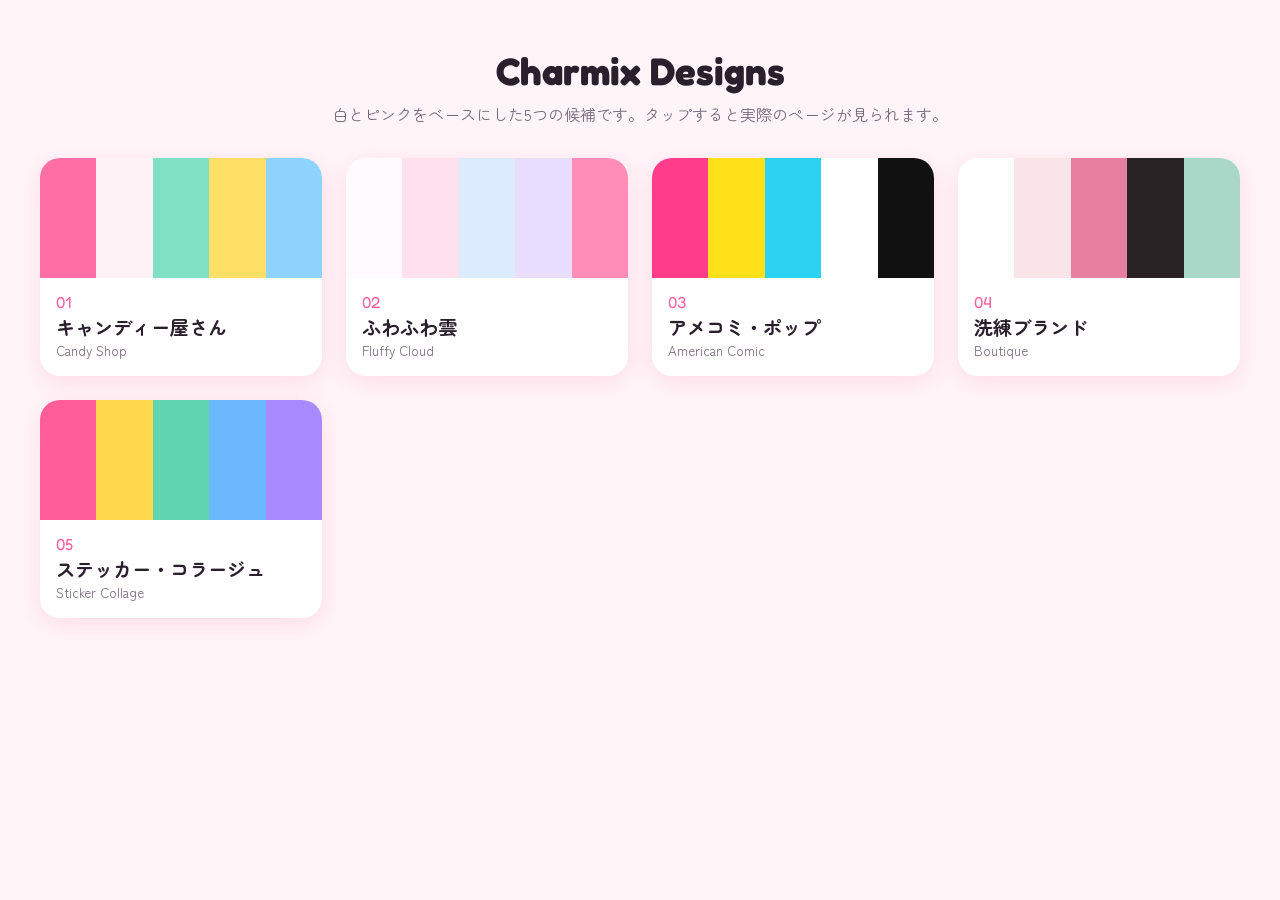
==== designs/index.html @ f1460f89 "Add Charmix site with five design candidates Static site (no build step) for the Charmix brand: top " ====
<!doctype html>
<html lang="ja"><head><meta charset="utf-8"><meta name="viewport" content="width=device-width, initial-scale=1">
<title>Charmix デザイン候補</title><meta name="robots" content="noindex">
<link href="https://fonts.googleapis.com/css2?family=Zen+Maru+Gothic:wght@500;700&family=Fredoka:wght@600&display=swap" rel="stylesheet">
<style>
body{margin:0;background:#FFF5F8;color:#2B1F2E;font-family:"Zen Maru Gothic",sans-serif}
h1{font-family:Fredoka,sans-serif;text-align:center;margin:48px 16px 8px;font-size:2.4rem}
p.sub{text-align:center;margin:0 16px 32px;color:#7A6A7E}
.list{display:grid;grid-template-columns:repeat(auto-fill,minmax(260px,1fr));gap:24px;max-width:1200px;margin:0 auto;padding:0 16px 64px}
.pick{display:block;background:#fff;border-radius:20px;overflow:hidden;text-decoration:none;color:inherit;box-shadow:0 6px 24px rgba(255,105,160,.18);transition:transform .2s}
.pick:hover{transform:translateY(-4px)}
.sw{display:flex;height:120px}.sw i{flex:1}
.pick .no{display:inline-block;margin:14px 0 0 16px;font-family:Fredoka;color:#FF5C9A}
.pick b{display:block;margin:0 16px;font-size:1.2rem}
.pick small{display:block;margin:0 16px 16px;color:#7A6A7E}
</style></head><body>
<h1>Charmix Designs</h1><p class="sub">白とピンクをベースにした5つの候補です。タップすると実際のページが見られます。</p>
<div class="list">
    <a class="pick pick-candy" href="candy/"><span class="sw"><i style="background:#FF6FA5"></i><i style="background:#FFF2F7"></i><i style="background:#7FE0C4"></i><i style="background:#FFE066"></i><i style="background:#8FD3FF"></i></span><span class="no">01</span><b>キャンディー屋さん</b><small>Candy Shop</small></a>
    <a class="pick pick-cloud" href="cloud/"><span class="sw"><i style="background:#FFFAFD"></i><i style="background:#FFE1EE"></i><i style="background:#DDEBFF"></i><i style="background:#E9DEFF"></i><i style="background:#FF8DB8"></i></span><span class="no">02</span><b>ふわふわ雲</b><small>Fluffy Cloud</small></a>
    <a class="pick pick-comic" href="comic/"><span class="sw"><i style="background:#FF3D8B"></i><i style="background:#FFE11A"></i><i style="background:#2BD3F0"></i><i style="background:#FFFFFF"></i><i style="background:#111111"></i></span><span class="no">03</span><b>アメコミ・ポップ</b><small>American Comic</small></a>
    <a class="pick pick-boutique" href="boutique/"><span class="sw"><i style="background:#FFFFFF"></i><i style="background:#F9E4E8"></i><i style="background:#E77FA0"></i><i style="background:#2A2326"></i><i style="background:#A9D8C8"></i></span><span class="no">04</span><b>洗練ブランド</b><small>Boutique</small></a>
    <a class="pick pick-sticker" href="sticker/"><span class="sw"><i style="background:#FF5C9A"></i><i style="background:#FFD84D"></i><i style="background:#5FD6B0"></i><i style="background:#6CB8FF"></i><i style="background:#A98BFF"></i></span><span class="no">05</span><b>ステッカー・コラージュ</b><small>Sticker Collage</small></a>
</div></body></html>
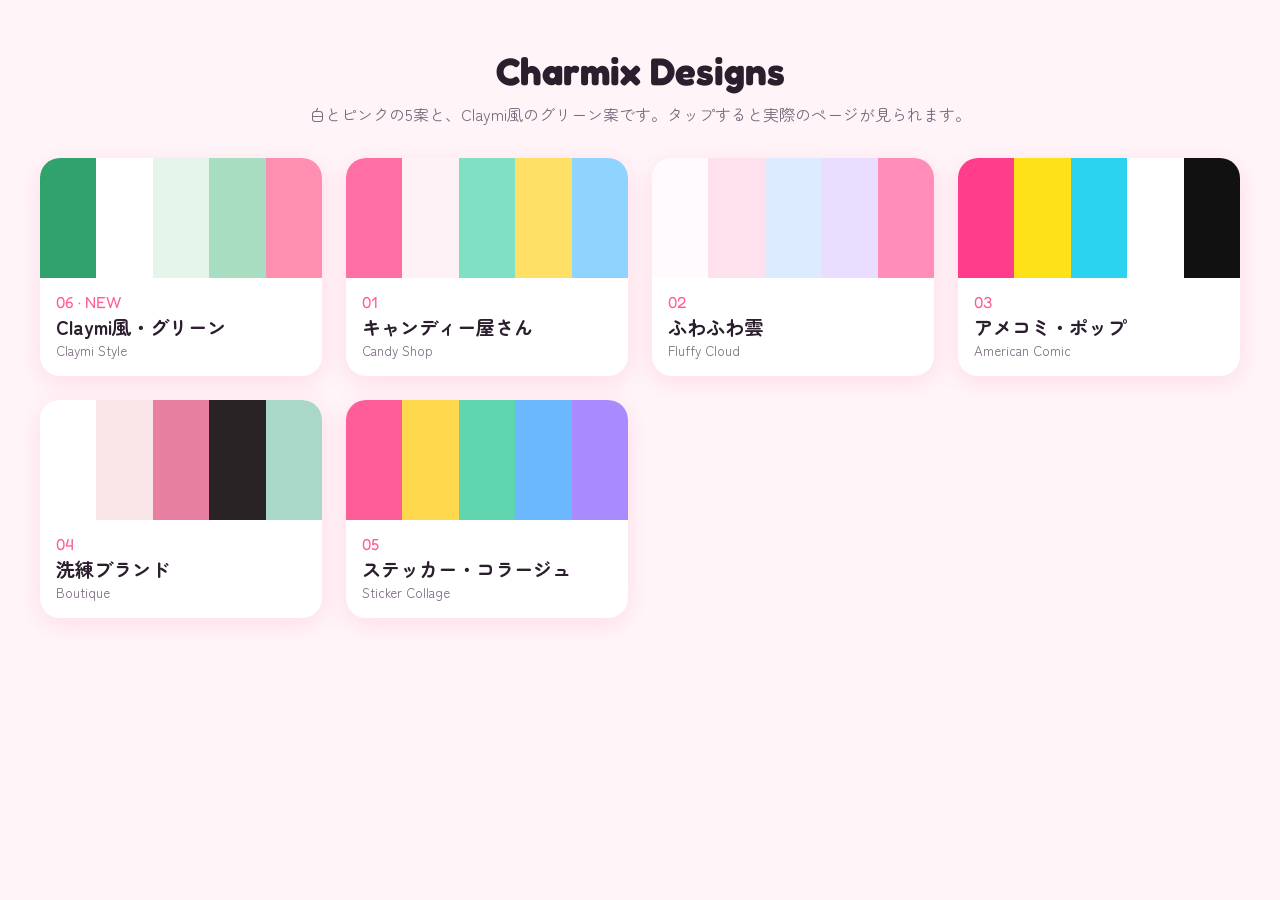
==== commit c2effd85: "Add Claymi-style green design (design 06) Same section order as the reference: small menu over a cen" ====
--- a/designs/index.html
+++ b/designs/index.html
@@ -14,8 +14,9 @@
 .pick b{display:block;margin:0 16px;font-size:1.2rem}
 .pick small{display:block;margin:0 16px 16px;color:#7A6A7E}
 </style></head><body>
-<h1>Charmix Designs</h1><p class="sub">白とピンクをベースにした5つの候補です。タップすると実際のページが見られます。</p>
+<h1>Charmix Designs</h1><p class="sub">白とピンクの5案と、Claymi風のグリーン案です。タップすると実際のページが見られます。</p>
 <div class="list">
+    <a class="pick" href="claymi/"><span class="sw"><i style="background:#2FA36B"></i><i style="background:#FFFFFF"></i><i style="background:#E5F5EC"></i><i style="background:#A9DDC2"></i><i style="background:#FF8FB1"></i></span><span class="no">06 · NEW</span><b>Claymi風・グリーン</b><small>Claymi Style</small></a>
     <a class="pick pick-candy" href="candy/"><span class="sw"><i style="background:#FF6FA5"></i><i style="background:#FFF2F7"></i><i style="background:#7FE0C4"></i><i style="background:#FFE066"></i><i style="background:#8FD3FF"></i></span><span class="no">01</span><b>キャンディー屋さん</b><small>Candy Shop</small></a>
     <a class="pick pick-cloud" href="cloud/"><span class="sw"><i style="background:#FFFAFD"></i><i style="background:#FFE1EE"></i><i style="background:#DDEBFF"></i><i style="background:#E9DEFF"></i><i style="background:#FF8DB8"></i></span><span class="no">02</span><b>ふわふわ雲</b><small>Fluffy Cloud</small></a>
     <a class="pick pick-comic" href="comic/"><span class="sw"><i style="background:#FF3D8B"></i><i style="background:#FFE11A"></i><i style="background:#2BD3F0"></i><i style="background:#FFFFFF"></i><i style="background:#111111"></i></span><span class="no">03</span><b>アメコミ・ポップ</b><small>American Comic</small></a>
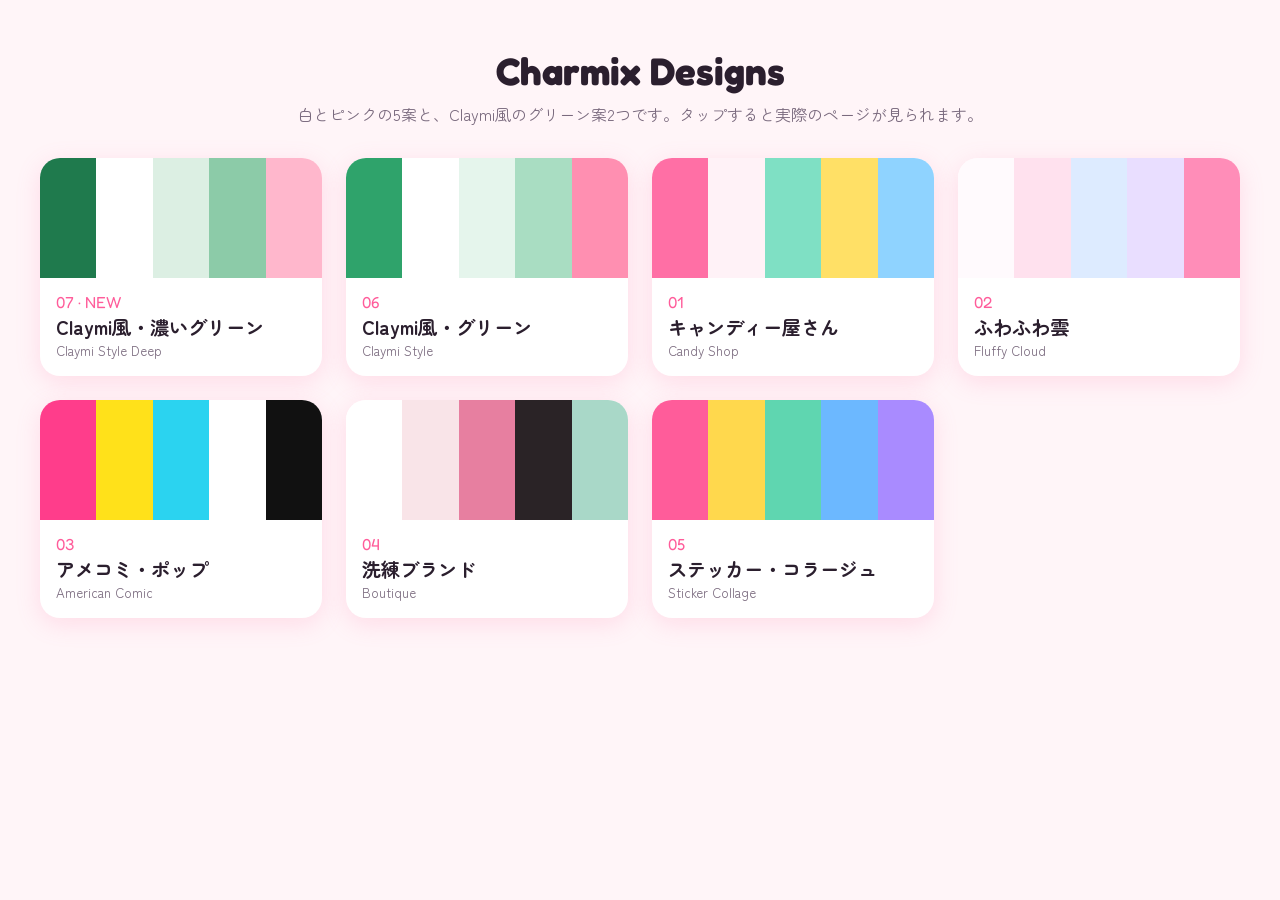
==== commit afe3b7ff: "Add design 07: deeper green Claymi style with blob shapes Keeps design 06 as is. Product photos and " ====
--- a/designs/index.html
+++ b/designs/index.html
@@ -14,9 +14,10 @@
 .pick b{display:block;margin:0 16px;font-size:1.2rem}
 .pick small{display:block;margin:0 16px 16px;color:#7A6A7E}
 </style></head><body>
-<h1>Charmix Designs</h1><p class="sub">白とピンクの5案と、Claymi風のグリーン案です。タップすると実際のページが見られます。</p>
+<h1>Charmix Designs</h1><p class="sub">白とピンクの5案と、Claymi風のグリーン案2つです。タップすると実際のページが見られます。</p>
 <div class="list">
-    <a class="pick" href="claymi/"><span class="sw"><i style="background:#2FA36B"></i><i style="background:#FFFFFF"></i><i style="background:#E5F5EC"></i><i style="background:#A9DDC2"></i><i style="background:#FF8FB1"></i></span><span class="no">06 · NEW</span><b>Claymi風・グリーン</b><small>Claymi Style</small></a>
+    <a class="pick" href="claymi-deep/"><span class="sw"><i style="background:#1F7A4D"></i><i style="background:#FFFFFF"></i><i style="background:#DCEFE3"></i><i style="background:#8CCBA8"></i><i style="background:#FFB7CC"></i></span><span class="no">07 · NEW</span><b>Claymi風・濃いグリーン</b><small>Claymi Style Deep</small></a>
+    <a class="pick" href="claymi/"><span class="sw"><i style="background:#2FA36B"></i><i style="background:#FFFFFF"></i><i style="background:#E5F5EC"></i><i style="background:#A9DDC2"></i><i style="background:#FF8FB1"></i></span><span class="no">06</span><b>Claymi風・グリーン</b><small>Claymi Style</small></a>
     <a class="pick pick-candy" href="candy/"><span class="sw"><i style="background:#FF6FA5"></i><i style="background:#FFF2F7"></i><i style="background:#7FE0C4"></i><i style="background:#FFE066"></i><i style="background:#8FD3FF"></i></span><span class="no">01</span><b>キャンディー屋さん</b><small>Candy Shop</small></a>
     <a class="pick pick-cloud" href="cloud/"><span class="sw"><i style="background:#FFFAFD"></i><i style="background:#FFE1EE"></i><i style="background:#DDEBFF"></i><i style="background:#E9DEFF"></i><i style="background:#FF8DB8"></i></span><span class="no">02</span><b>ふわふわ雲</b><small>Fluffy Cloud</small></a>
     <a class="pick pick-comic" href="comic/"><span class="sw"><i style="background:#FF3D8B"></i><i style="background:#FFE11A"></i><i style="background:#2BD3F0"></i><i style="background:#FFFFFF"></i><i style="background:#111111"></i></span><span class="no">03</span><b>アメコミ・ポップ</b><small>American Comic</small></a>
